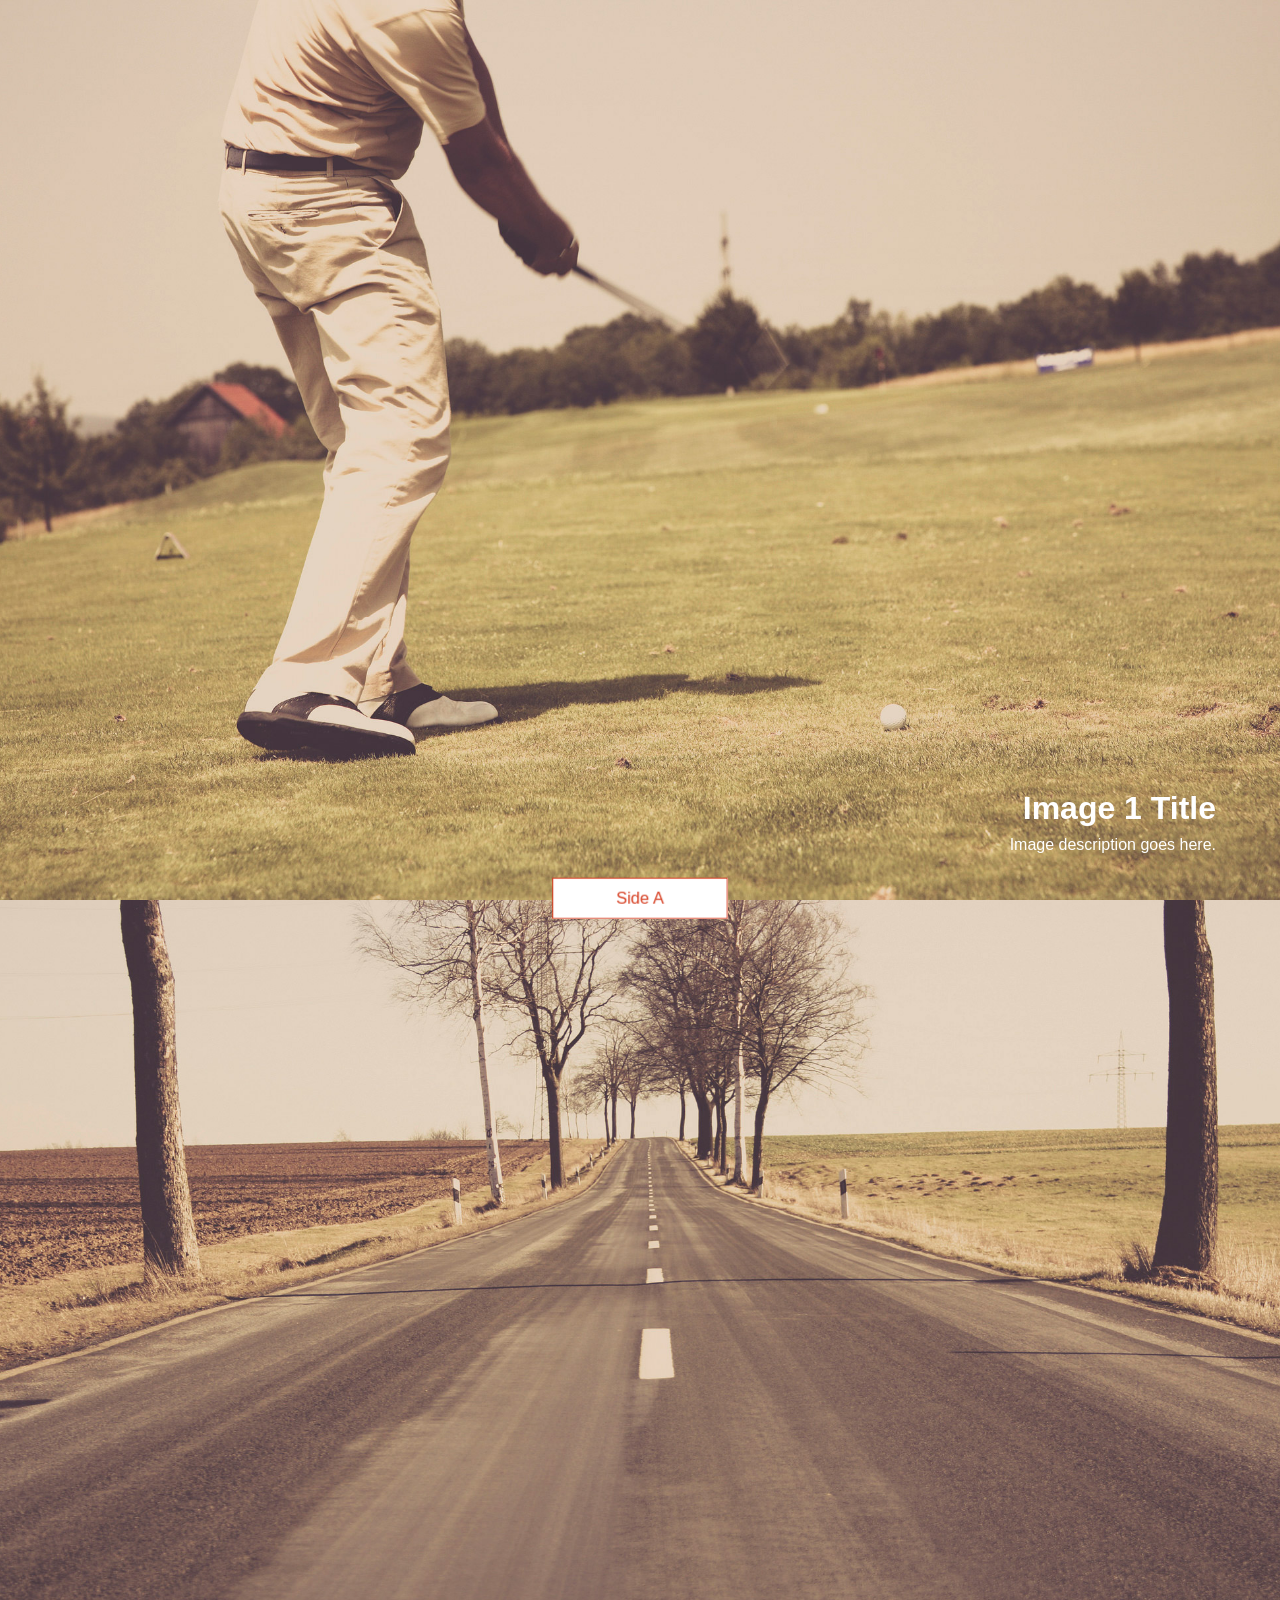
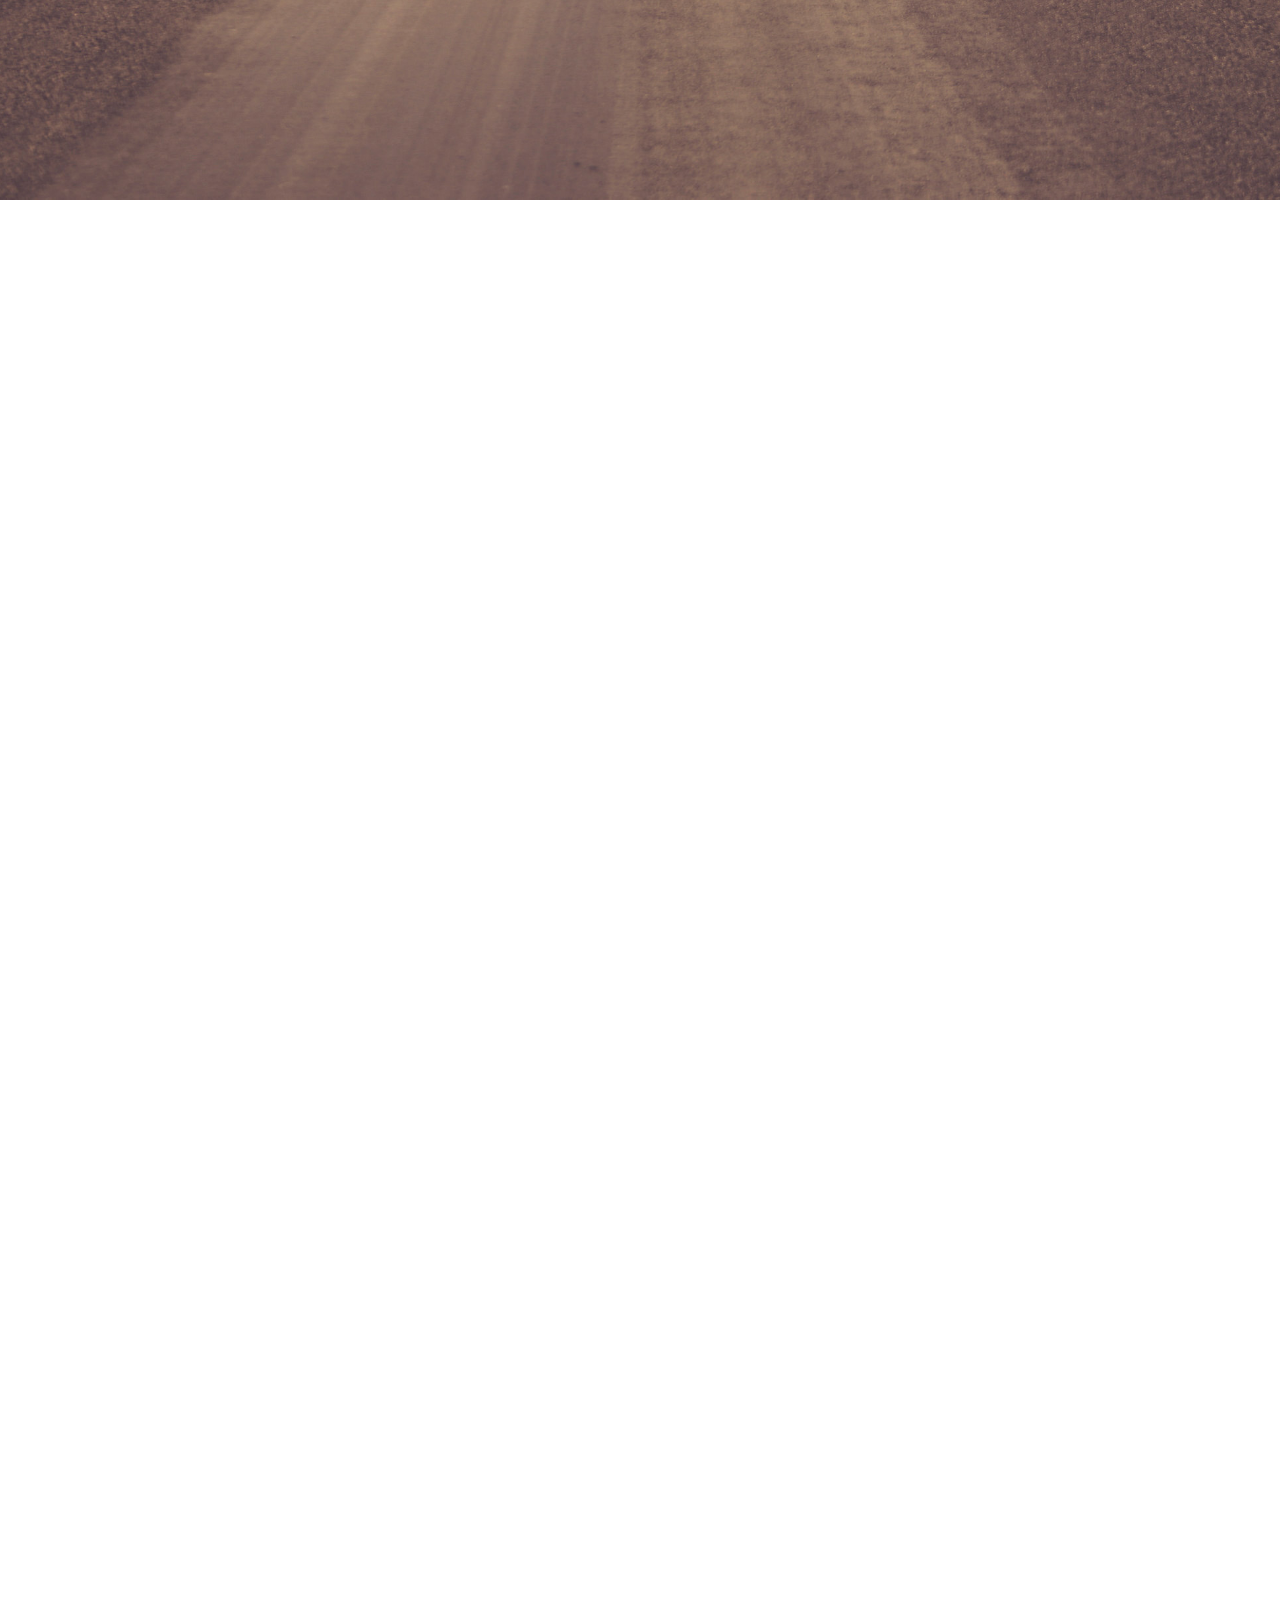
==== index.html @ 045e53e1 "web code added" ====
<!DOCTYPE html>
<!--[if lt IE 7]>      <html class="no-js lt-ie9 lt-ie8 lt-ie7"> <![endif]-->
<!--[if IE 7]>         <html class="no-js lt-ie9 lt-ie8"> <![endif]-->
<!--[if IE 8]>         <html class="no-js lt-ie9"> <![endif]-->
<!--[if gt IE 8]><!--> <html class="no-js"> <!--<![endif]-->
    <head>
        <meta charset="utf-8">
        <meta http-equiv="X-UA-Compatible" content="IE=edge,chrome=1">
        <title>Voyage of the Moon</title>
        <meta name="description" content="Learn how to create a fullscreen slideshow for your scrolling website.">
        
        <link rel="author" href="Vyom Sharma"/>

        <!--iOS -->
        <meta name="viewport" content="width=device-width, initial-scale=1.0">
        
        <!-- Place favicon.ico and apple-touch-icon.png in the root directory -->

        <link rel="stylesheet" href="css/normalize.css">
        <link rel="stylesheet" href="css/main.css">
        <script src="js/vendor/modernizr-2.6.2.min.js"></script>

    </head>
    <body>

        <!--[if lt IE 7]>
            <p class="chromeframe">You are using an <strong>outdated</strong> browser. Please <a href="http://browsehappy.com/">upgrade your browser</a> or <a href="http://www.google.com/chromeframe/?redirect=true">activate Google Chrome Frame</a> to improve your experience.</p>
        <![endif]-->

					
		<div id="page-content">
            
            <div id="slides-container">
                <div id="slides"
                    data-0="transform:translate(0%,0%);"
                    data-150p="transform:translate(0%,-50%);"
                    data-200p=""
                    data-300p="transform:translate(-50%,-50%);"
                    data-350p=""
                    data-450p="transform:translate(-50%,0%);"
                >
                    <div id="slide-1" class="slide">
                        <div class="caption"
                            data-40p="opacity: 1; transform:translate(0px,0px);"
                            data-70p="opacity: 0; transform:translate(0px,-100%);"
                            data-anchor-target="#helper"
                        >
                            <h1>Image 1 Title</h1>
                            <p>Image description goes here.</p>
                        </div>
                    </div>
                    <div id="slide-2" class="slide">
                        <div class="caption"
                            data-130p="opacity: 0; transform:translate(0px,-200%);"
                            data-180p="opacity: 1; transform:translate(0px,0px);"
                            data-250p=""
                            data-280p="opacity: 0; transform:translate(-100px,0px);"
                            data-anchor-target="#helper"
                        >
                           
                            <h1>Image 2 Title</h1>
                            <p>Image description goes here.</p>
                        </div>
                        <!--button-code-->
                           <div id="perspective">

        <div class="myBox"
            data--20p-bottom="transform: rotateX(-90deg)"
            data--50p-bottom="transform: rotateX(0deg)"
        >
            <div class="myBoxB">
              <span> Side A</span>
            </div> 
         Side B
         </div>
        </div>
                           <!--button ends-->
                    </div>
                    
                    
                    <div id="slide-3" class="slide">
                        <div class="caption"
                            data-250p="opacity: 0; transform:translate(300px,0px);"
                            data-300p="opacity: 1; transform:translate(0px,0px);"
                            data-anchor-target="#helper"
                        >
                            <h1>Image 3 Title</h1>
                            <p>Image description goes here.</p>
                        </div>
                    </div>
                    
                    
                    <div id="slide-4" class="slide">
                        <div class="caption"
                            data-430p="opacity: 0;"
                            data-450p="opacity: 1;"
                            data-anchor-target="#helper"
                        >
                            <h1>Image 4 Title</h1>
                            <p>Image description goes here.</p>
                        </div>
                        
                        <!--button-code-->
                           <div id="perspective">

        <div class="myBox"
            data--20p-bottom="transform: rotateX(-90deg)"
            data--50p-bottom="transform: rotateX(0deg)"
        >
            <div class="myBoxB">
              <span> Side A</span>
            </div> 
         Side B
         </div>
        </div>
                           <!--button ends-->
                    </div>
                </div>
            </div>

            <div id="helper">
                <div class="marker red"></div>
                <div class="marker green"></div>
                <div class="marker blue"></div>
                <div class="marker yellow"></div>
            </div>





		</div>
        
        <script src="js/skrollr.min.js"></script>
        <script type="text/javascript">
            var s = skrollr.init();
        </script>
        

    </body>
</html>
---- css/main.css ----
/* ==========================================================================
   Chrome Frame prompt
   ========================================================================== */

.chromeframe {
    margin: 0.2em 0;
    background: #ccc;
    color: #000;
    padding: 0.2em 0;
}

/* ==========================================================================
   Author's custom styles
   ========================================================================== */

html, body {
    width:100%;
    height:100%;
}

.caption {
    position: absolute;
    bottom: 5%;
    right: 5%;
    text-align: right;
    color: #fff;
}
p, h1 { margin: 0; }
h1 { margin-bottom: 0.2em; }
p { line-height: 1.333em; }
 
/* full width/height container */
#slides-container {
    width: 100%;
    height: 100%;
    overflow: hidden;
}
 
/* double the height/width of a viewport */
#slides {
    width: 200%;
    height: 200%;
    position: fixed;
    top: 0;
    left: 0;
}
.slide {
    position:absolute;
    top:0;
    left:0;
    width:50%;
    height:50%;
}
#slide-1 {
    background: url('../img/bcg_slide-1.jpg') no-repeat center center;
    background-size: cover;
}
#slide-2 {
    background: url('../img/bcg_slide-2.jpg') no-repeat center center;
    background-size: cover;
    -webkit-transform: translate(0,100%);
    -ms-transform: translate(0,100%);
    transform: translate(0,100%);
}
#slide-3 {
    background: url('../img/bcg_slide-3.jpg') no-repeat center center;
    background-size: cover;
    -webkit-transform: translate(100%,100%);
    -ms-transform: translate(100%,100%);
    transform: translate(100%,100%);
}
#slide-3 .caption {
    left: 5%;
    right: auto;
    color: #47373f;
}
#slide-4 {
    background: url('../img/bcg_slide-4.jpg') no-repeat center center;
    background-size: cover;
    -webkit-transform: translate(100%,0%);
    -ms-transform: translate(100%,0%);
    transform: translate(100%,0%);
}
#slide-4 .caption {
    right: auto;
    left: 5%;
    top: 5%;
    bottom: auto;
    color: #47373f;
}

#helper {
    position:absolute;
    left:0;
    top: 0;
    height:600%;
    width: 0;
}
.marker {
    height: 25%;
    width: 100%;
}
.red {
    background-color: red;
}
.green {
    background-color: green;
}
.blue {
    background-color: blue;
}
.yellow {
    background-color: yellow;
}


/*button css*/
body{
    padding-top: 100vh;
    height: 4000px;
}
#page-content{
    text-align: center;
}
.myBox{
    width: 170px;
    margin: 0 auto;
    color: #fff;
    position: relative;
    padding: 10px 0;
    background-color: #d73f22;
    transform: rotateX(-90deg);
    transform-style: preserve-3d;
    backface-visibility: hidden;
}
.myBoxB{
    width: 170px;
    position: absolute;
    top: 0;
    left: 0;
    transform-origin: center top;
    transform: rotateX(-90deg);

}
.myBoxB span{
    display: block;
    padding: 10px 0;
    background-color: #fff;
    border: 1px #d73f22 solid;
    color: #d73f22;
    transform: rotateX(-180deg);
}

#perspective{
    perspective: 600px;
}

/*button code ends*/
/* ==========================================================================
   Helper classes
   ========================================================================== */

/*
 * Image replacement
 */

.ir {
    background-color: transparent;
    border: 0;
    overflow: hidden;
    /* IE 6/7 fallback */
    *text-indent: -9999px;
}

.ir:before {
    content: "";
    display: block;
    width: 0;
    height: 150%;
}

/*
 * Hide from both screenreaders and browsers: h5bp.com/u
 */

.hidden {
    display: none !important;
    visibility: hidden;
}

/*
 * Hide only visually, but have it available for screenreaders: h5bp.com/v
 */

.visuallyhidden {
    border: 0;
    clip: rect(0 0 0 0);
    height: 1px;
    margin: -1px;
    overflow: hidden;
    padding: 0;
    position: absolute;
    width: 1px;
}

/*
 * Extends the .visuallyhidden class to allow the element to be focusable
 * when navigated to via the keyboard: h5bp.com/p
 */

.visuallyhidden.focusable:active,
.visuallyhidden.focusable:focus {
    clip: auto;
    height: auto;
    margin: 0;
    overflow: visible;
    position: static;
    width: auto;
}

/*
 * Hide visually and from screenreaders, but maintain layout
 */

.invisible {
    visibility: hidden;
}

/*
 * Clearfix: contain floats
 *
 * For modern browsers
 * 1. The space content is one way to avoid an Opera bug when the
 *    `contenteditable` attribute is included anywhere else in the document.
 *    Otherwise it causes space to appear at the top and bottom of elements
 *    that receive the `clearfix` class.
 * 2. The use of `table` rather than `block` is only necessary if using
 *    `:before` to contain the top-margins of child elements.
 */

.clearfix:before,
.clearfix:after {
    content: " "; /* 1 */
    display: table; /* 2 */
}

.clearfix:after {
    clear: both;
}

/*
 * For IE 6/7 only
 * Include this rule to trigger hasLayout and contain floats.
 */

.clearfix {
    *zoom: 1;
}

/* ==========================================================================
   EXAMPLE Media Queries for Responsive Design.
   These examples override the primary ('mobile first') styles.
   Modify as content requires.
   ========================================================================== */

@media only screen and (min-width: 35em) {
    /* Style adjustments for viewports that meet the condition */
    
    /* =Caption style */
    .caption {
        text-align: right;
    }
    #slide-3 .caption,
    #slide-4 .caption {
        text-align: left;
    }
}

@media print,
       (-o-min-device-pixel-ratio: 5/4),
       (-webkit-min-device-pixel-ratio: 1.25),
       (min-resolution: 120dpi) {
    /* Style adjustments for high resolution devices */
}

/* ==========================================================================
   Print styles.
   Inlined to avoid required HTTP connection: h5bp.com/r
   ========================================================================== */

@media print {
    * {
        background: transparent !important;
        color: #000 !important; /* Black prints faster: h5bp.com/s */
        box-shadow: none !important;
        text-shadow: none !important;
    }

    a,
    a:visited {
        text-decoration: underline;
    }

    a[href]:after {
        content: " (" attr(href) ")";
    }

    abbr[title]:after {
        content: " (" attr(title) ")";
    }

    /*
     * Don't show links for images, or javascript/internal links
     */

    .ir a:after,
    a[href^="javascript:"]:after,
    a[href^="#"]:after {
        content: "";
    }

    pre,
    blockquote {
        border: 1px solid #999;
        page-break-inside: avoid;
    }

    thead {
        display: table-header-group; /* h5bp.com/t */
    }

    tr,
    img {
        page-break-inside: avoid;
    }

    img {
        max-width: 100% !important;
    }

    @page {
        margin: 0.5cm;
    }

    p,
    h2,
    h3 {
        orphans: 3;
        widows: 3;
    }

    h2,
    h3 {
        page-break-after: avoid;
    }
}

/* 
	Ok so you have made it this far, that means you are very keen to on my code. 

*/
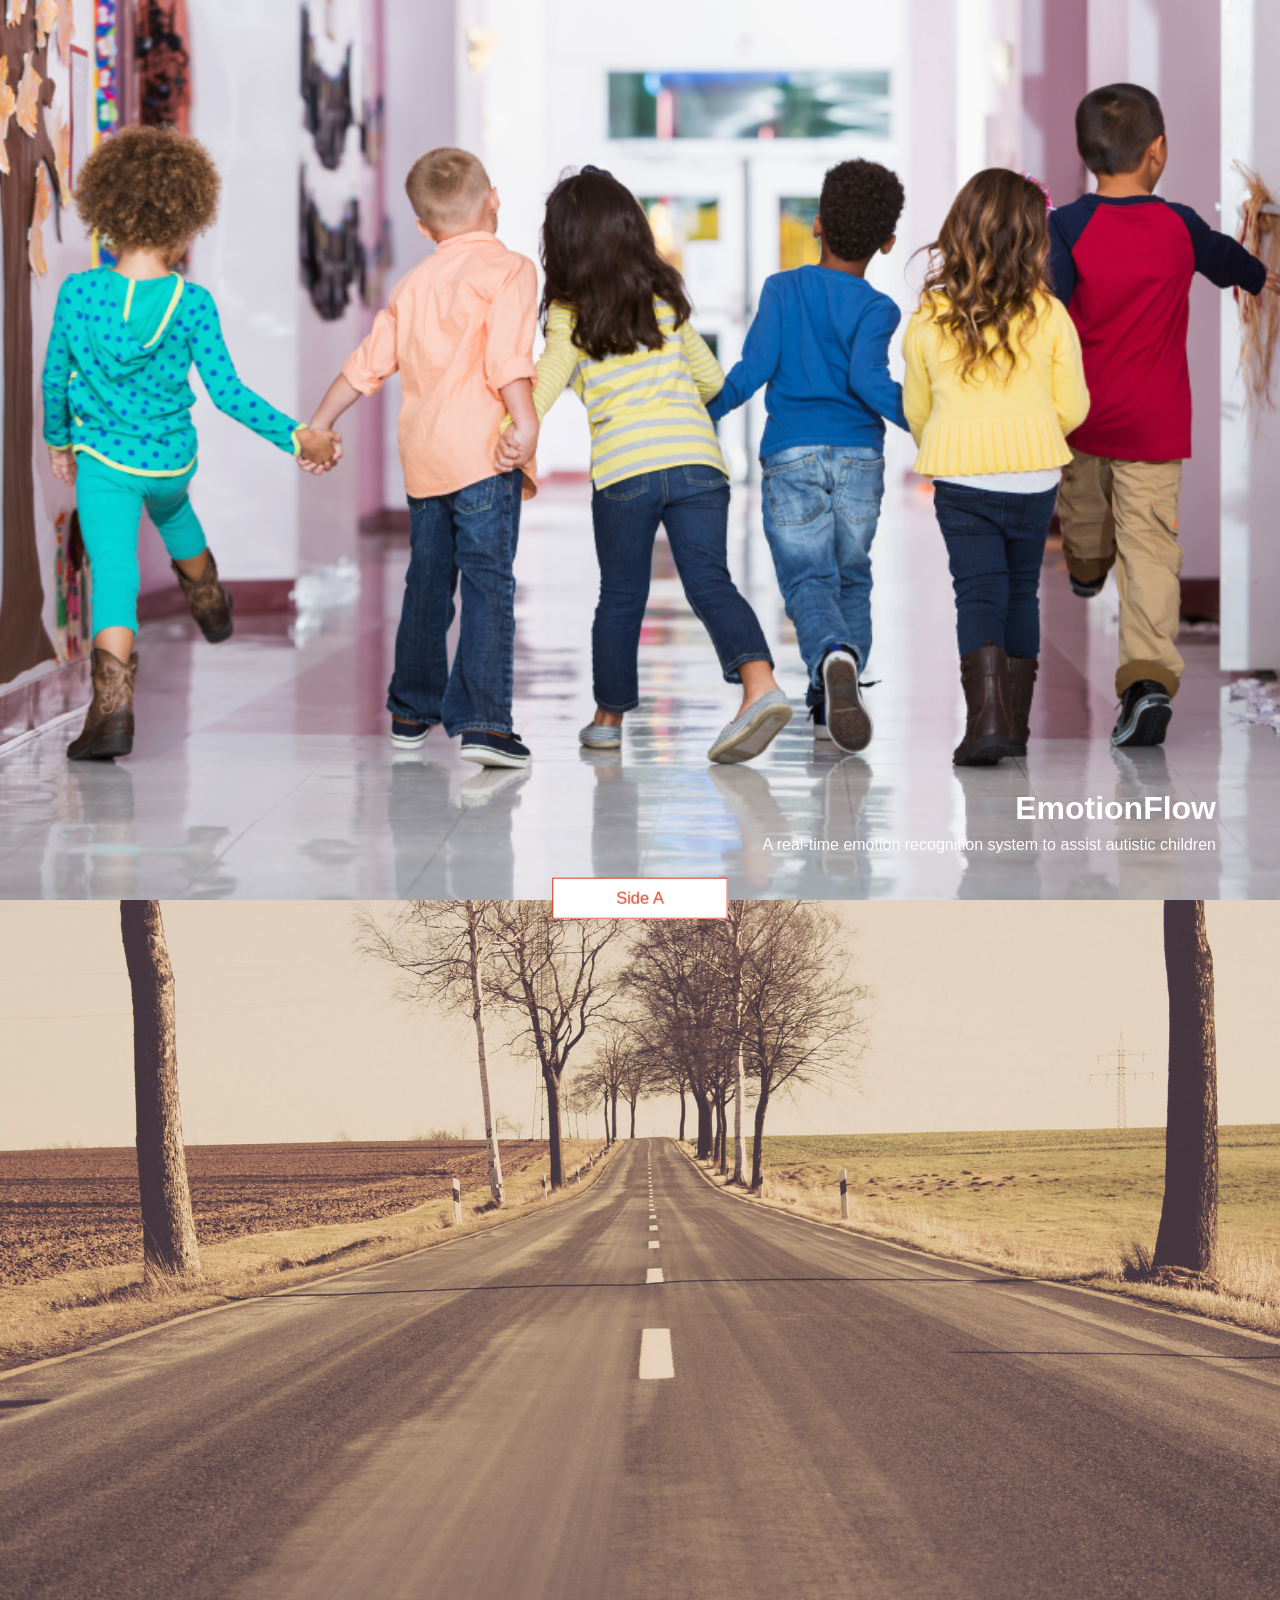
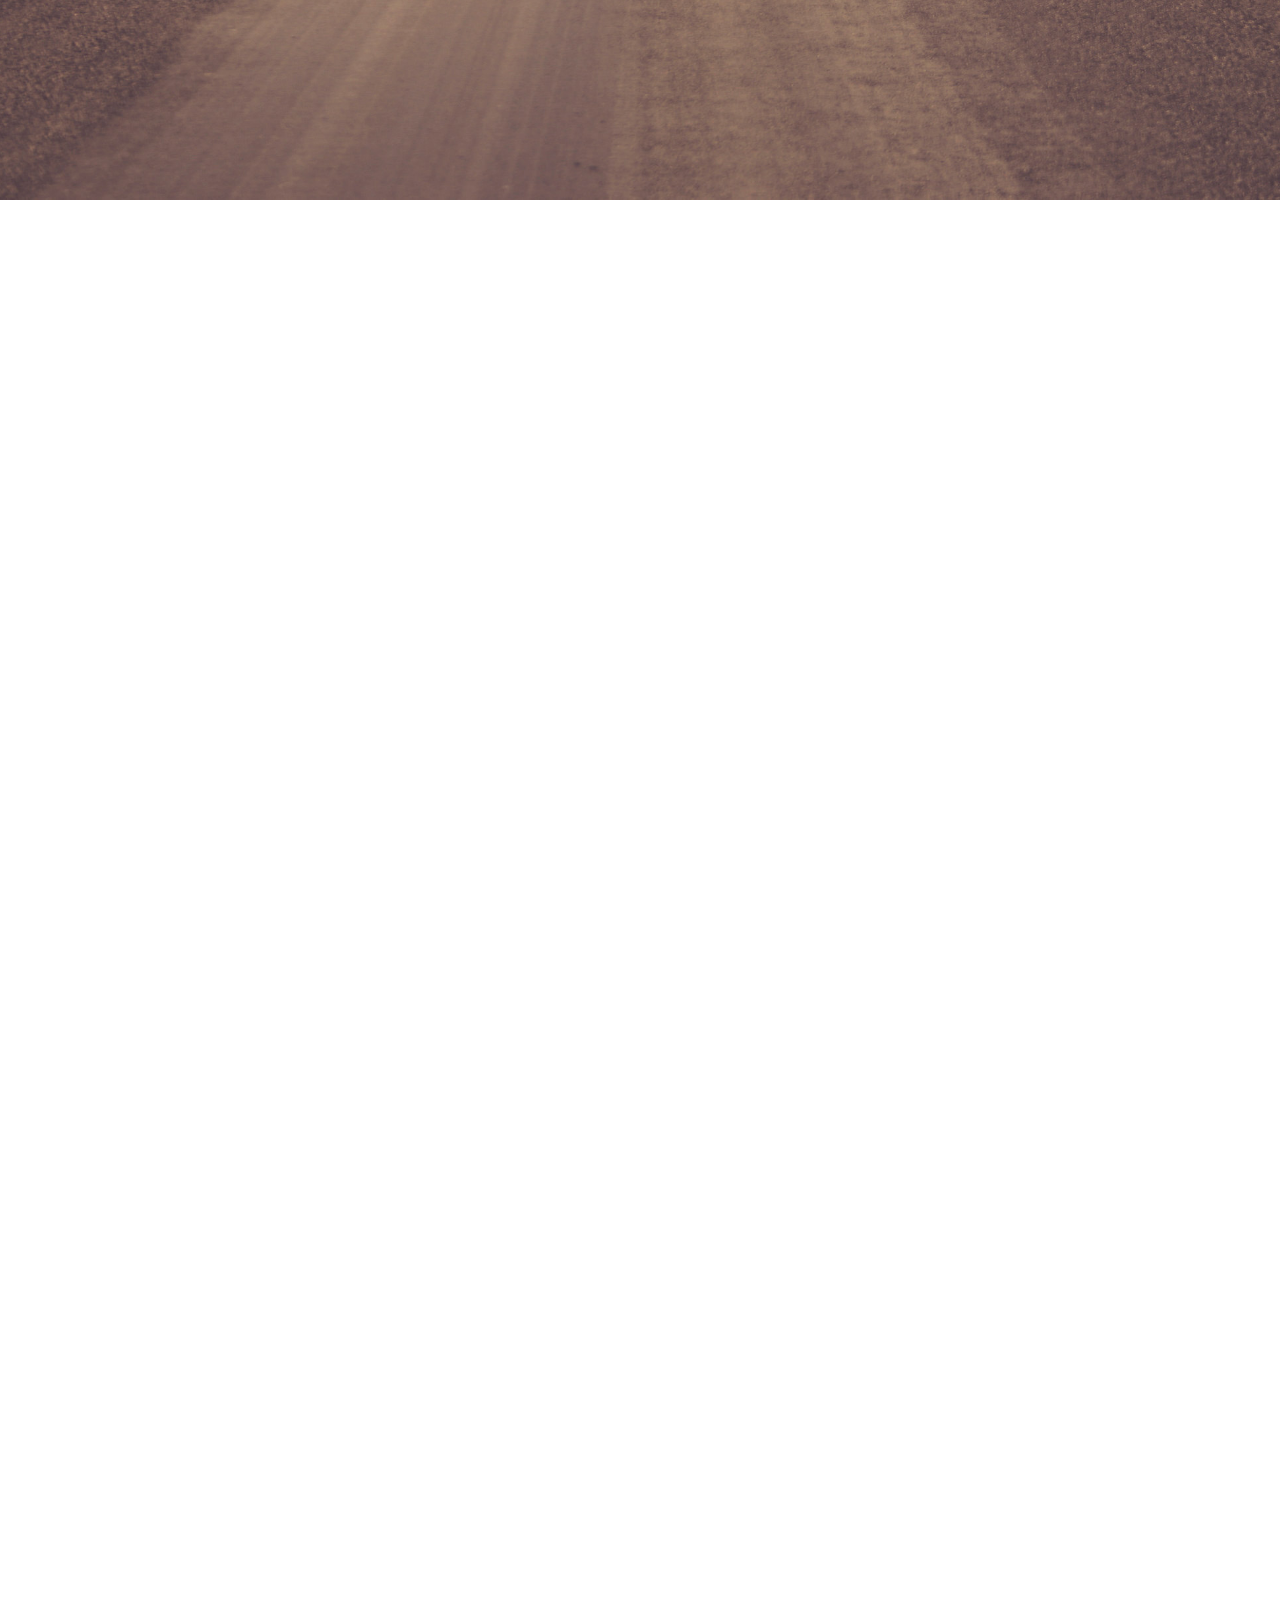
==== commit 59db28fc: "basic changes" ====
--- a/index.html
+++ b/index.html
@@ -6,8 +6,8 @@
     <head>
         <meta charset="utf-8">
         <meta http-equiv="X-UA-Compatible" content="IE=edge,chrome=1">
-        <title>Voyage of the Moon</title>
-        <meta name="description" content="Learn how to create a fullscreen slideshow for your scrolling website.">
+        <title>EmotionFlow</title>
+        <meta name="description" content="realtime emotion detection">
         
         <link rel="author" href="Vyom Sharma"/>
 
@@ -45,8 +45,8 @@
                             data-70p="opacity: 0; transform:translate(0px,-100%);"
                             data-anchor-target="#helper"
                         >
-                            <h1>Image 1 Title</h1>
-                            <p>Image description goes here.</p>
+                            <h1>EmotionFlow</h1>
+                            <p>A real-time emotion recognition system to assist autistic children</p>
                         </div>
                     </div>
                     <div id="slide-2" class="slide">
@@ -58,8 +58,8 @@
                             data-anchor-target="#helper"
                         >
                            
-                            <h1>Image 2 Title</h1>
-                            <p>Image description goes here.</p>
+                            <h1>Autism Spectrum Disorder -ASD</h1>
+                            <p></p>
                         </div>
                         <!--button-code-->
                            <div id="perspective">
@@ -84,7 +84,7 @@
                             data-300p="opacity: 1; transform:translate(0px,0px);"
                             data-anchor-target="#helper"
                         >
-                            <h1>Image 3 Title</h1>
+                            <h1></h1>
                             <p>Image description goes here.</p>
                         </div>
                     </div>
@@ -96,8 +96,8 @@
                             data-450p="opacity: 1;"
                             data-anchor-target="#helper"
                         >
-                            <h1>Image 4 Title</h1>
-                            <p>Image description goes here.</p>
+                            <h1>View Project</h1>
+                            <p><a href="https://github.com/vyomshm/TenseEmotion">Github</a></p>
                         </div>
                         
                         <!--button-code-->
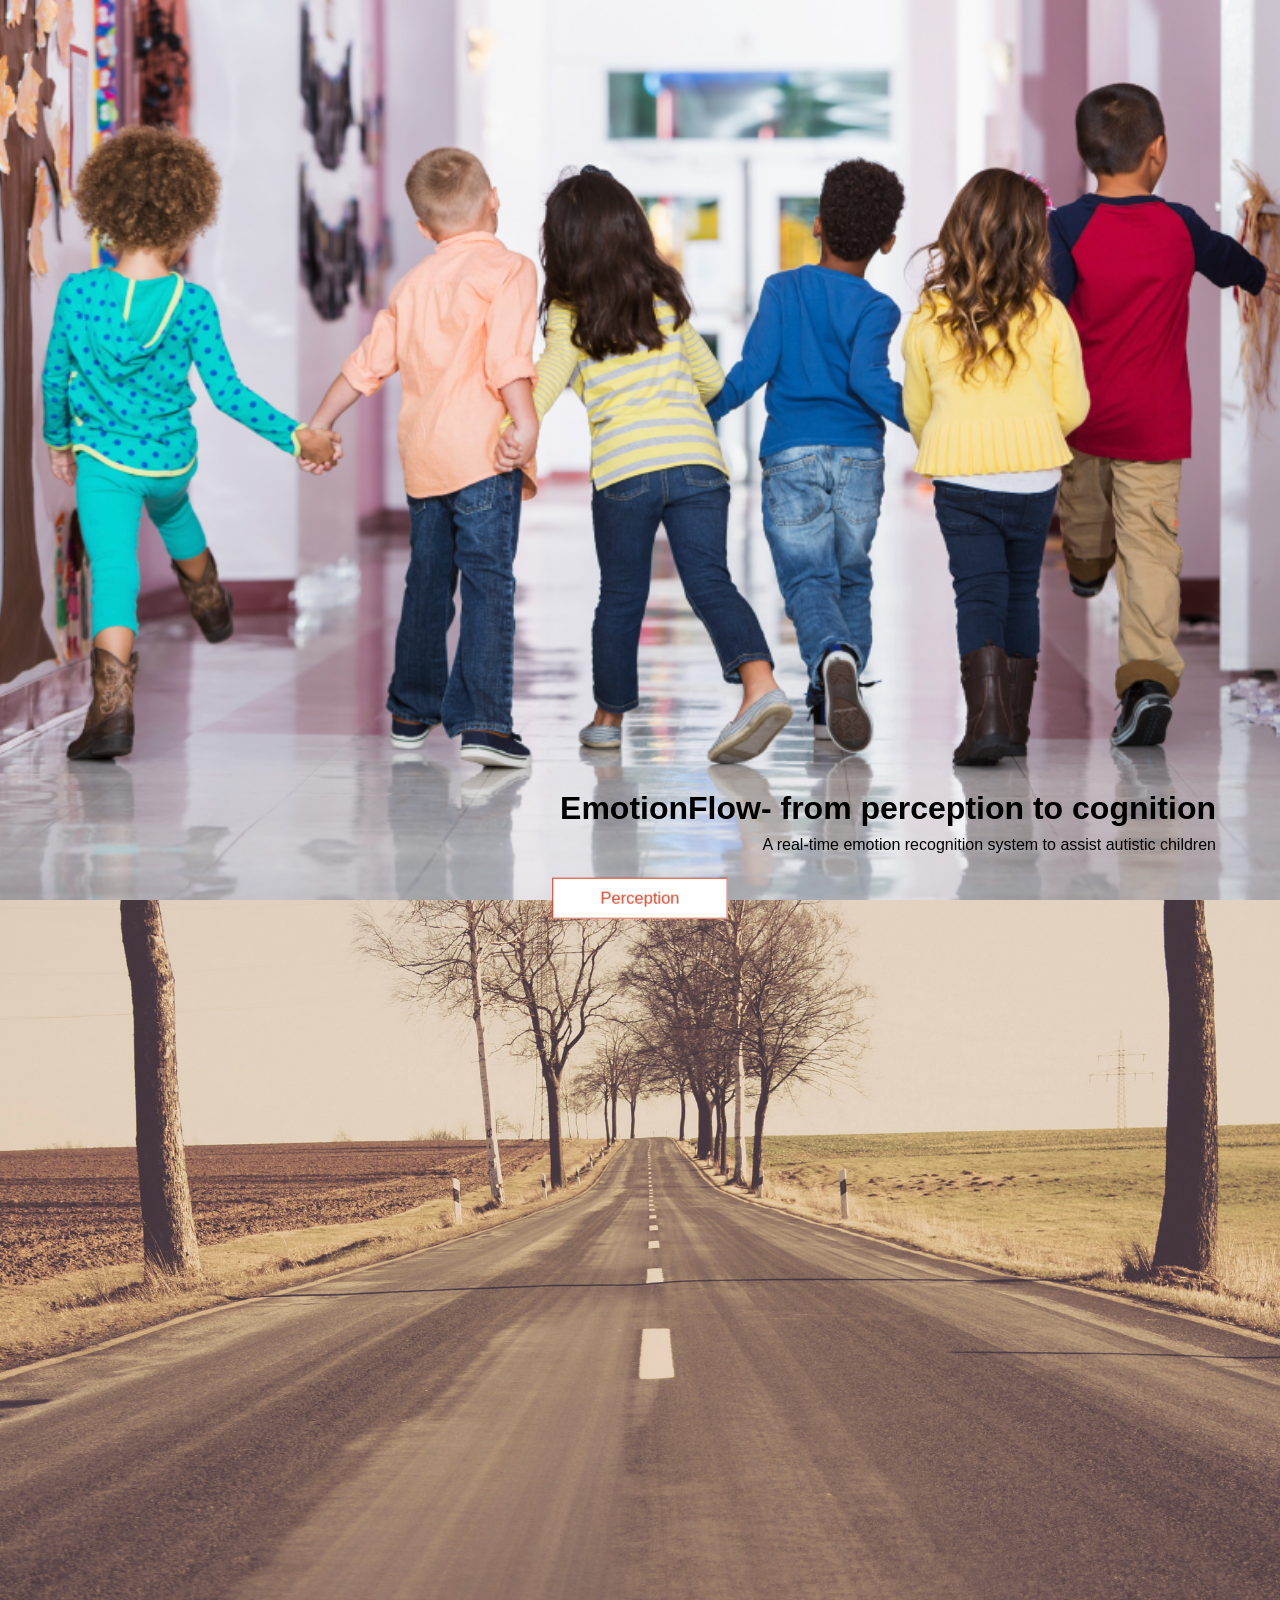
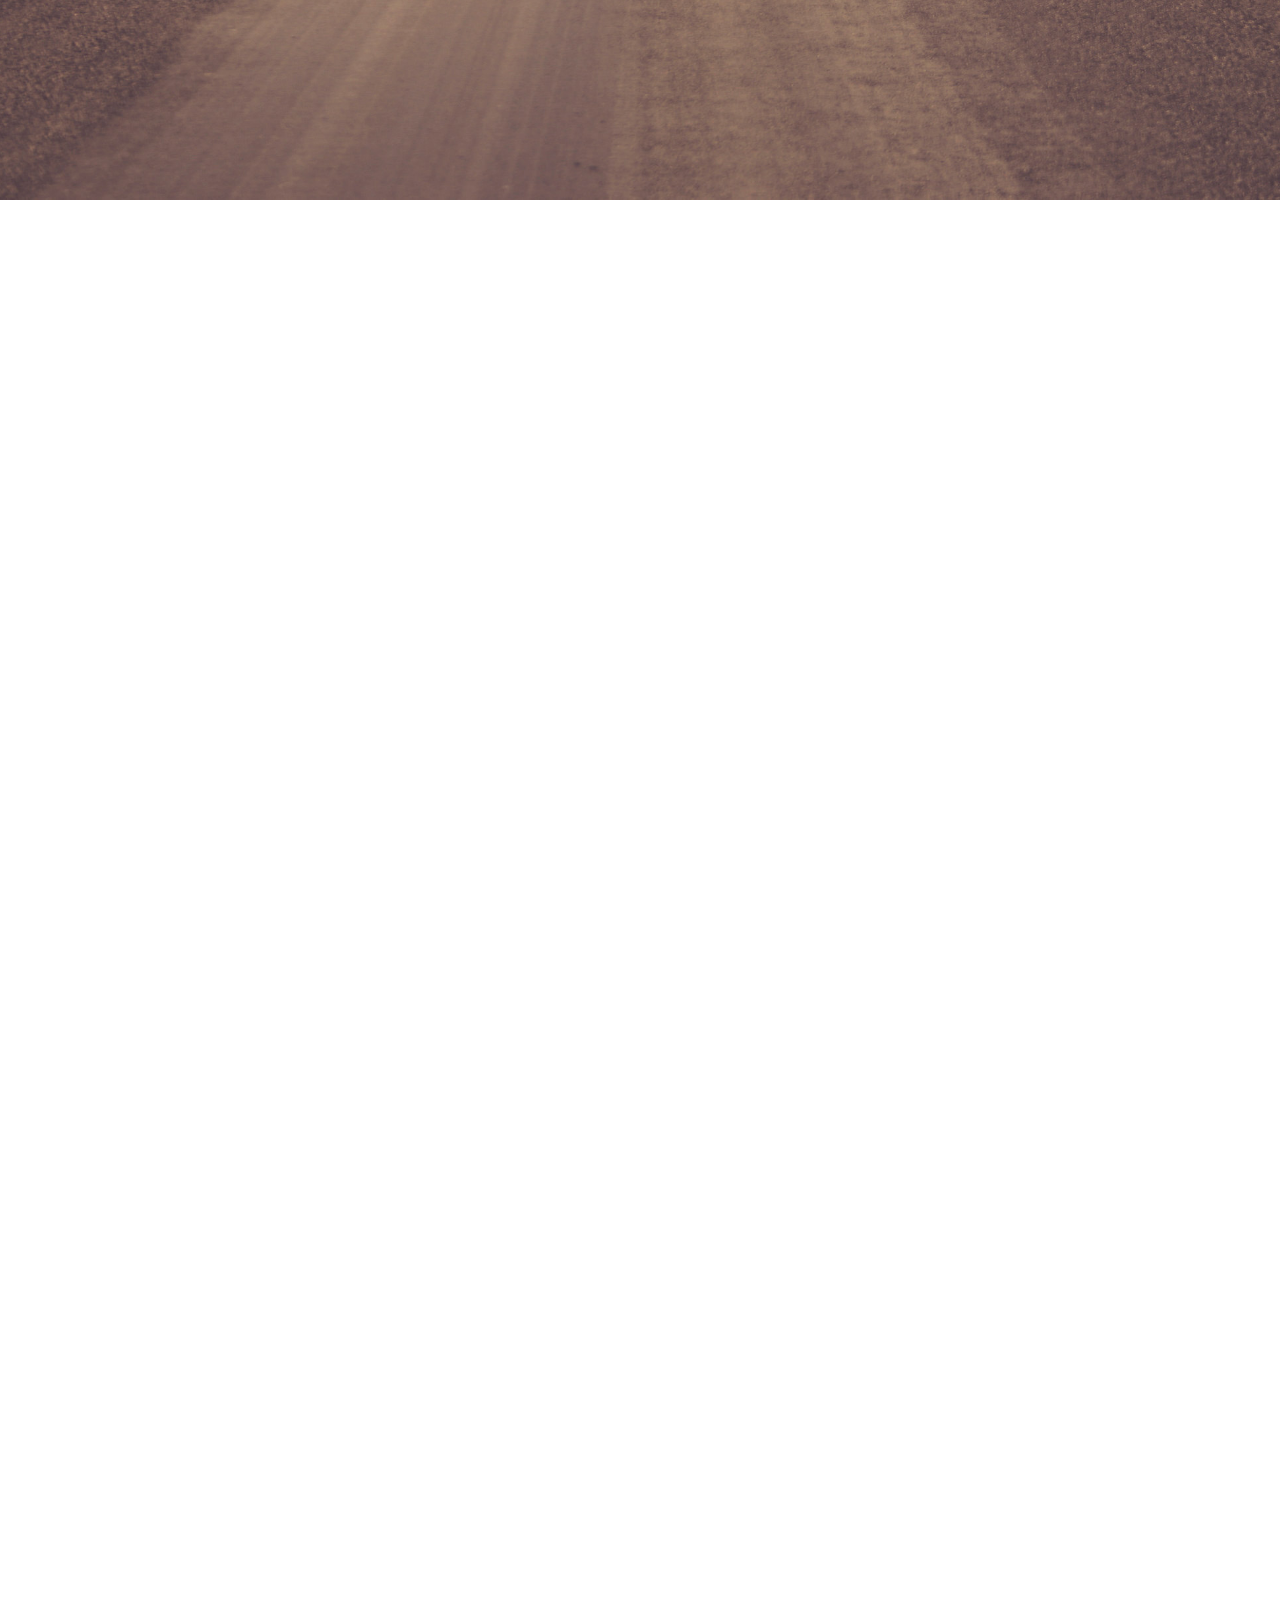
==== commit 0281d3e1: "caption color changed, backgrd added" ====
--- a/index.html
+++ b/index.html
@@ -45,7 +45,7 @@
                             data-70p="opacity: 0; transform:translate(0px,-100%);"
                             data-anchor-target="#helper"
                         >
-                            <h1>EmotionFlow</h1>
+                            <h1>EmotionFlow- from perception to cognition</h1>
                             <p>A real-time emotion recognition system to assist autistic children</p>
                         </div>
                     </div>
@@ -59,7 +59,7 @@
                         >
                            
                             <h1>Autism Spectrum Disorder -ASD</h1>
-                            <p></p>
+                            <p>Currently, many autistic children learn to read facial expressions by working with therapists who use flashcards with faces expressing different emotions. We hope this technology can provide a convenient, affordable therapy that families can do at home.</p>
                         </div>
                         <!--button-code-->
                            <div id="perspective">
@@ -69,9 +69,9 @@
             data--50p-bottom="transform: rotateX(0deg)"
         >
             <div class="myBoxB">
-              <span> Side A</span>
+              <span> Perception</span>
             </div> 
-         Side B
+         Cognition
          </div>
         </div>
                            <!--button ends-->
@@ -84,8 +84,8 @@
                             data-300p="opacity: 1; transform:translate(0px,0px);"
                             data-anchor-target="#helper"
                         >
-                            <h1></h1>
-                            <p>Image description goes here.</p>
+                            <h1>Economics</h1>
+                            <p>Autism services cost U.S. citizens $236-262 billion annually. Out of this $61-66 billion accounts for the children. Children and adolescents with ASD had average medical expenditures that exceeded those without ASD by $4,110–$6,200 per year. In addition to medical costs, intensive behavioral interventions for children with ASD cost $40,000 to $60,000 per child per year.</p>
                         </div>
                     </div>
                     
@@ -96,8 +96,8 @@
                             data-450p="opacity: 1;"
                             data-anchor-target="#helper"
                         >
-                            <h1>View Project</h1>
-                            <p><a href="https://github.com/vyomshm/TenseEmotion">Github</a></p>
+                            <h1>CODE</h1>
+                            <p><a href="https://github.com/vyomshm/TenseEmotion">View Project Source:Github- details to run the demo is in the readme file.</a></p>
                         </div>
                         
                         <!--button-code-->
--- a/css/main.css
+++ b/css/main.css
@@ -24,7 +24,7 @@
     bottom: 5%;
     right: 5%;
     text-align: right;
-    color: #fff;
+    color: #000000;
 }
 p, h1 { margin: 0; }
 h1 { margin-bottom: 0.2em; }
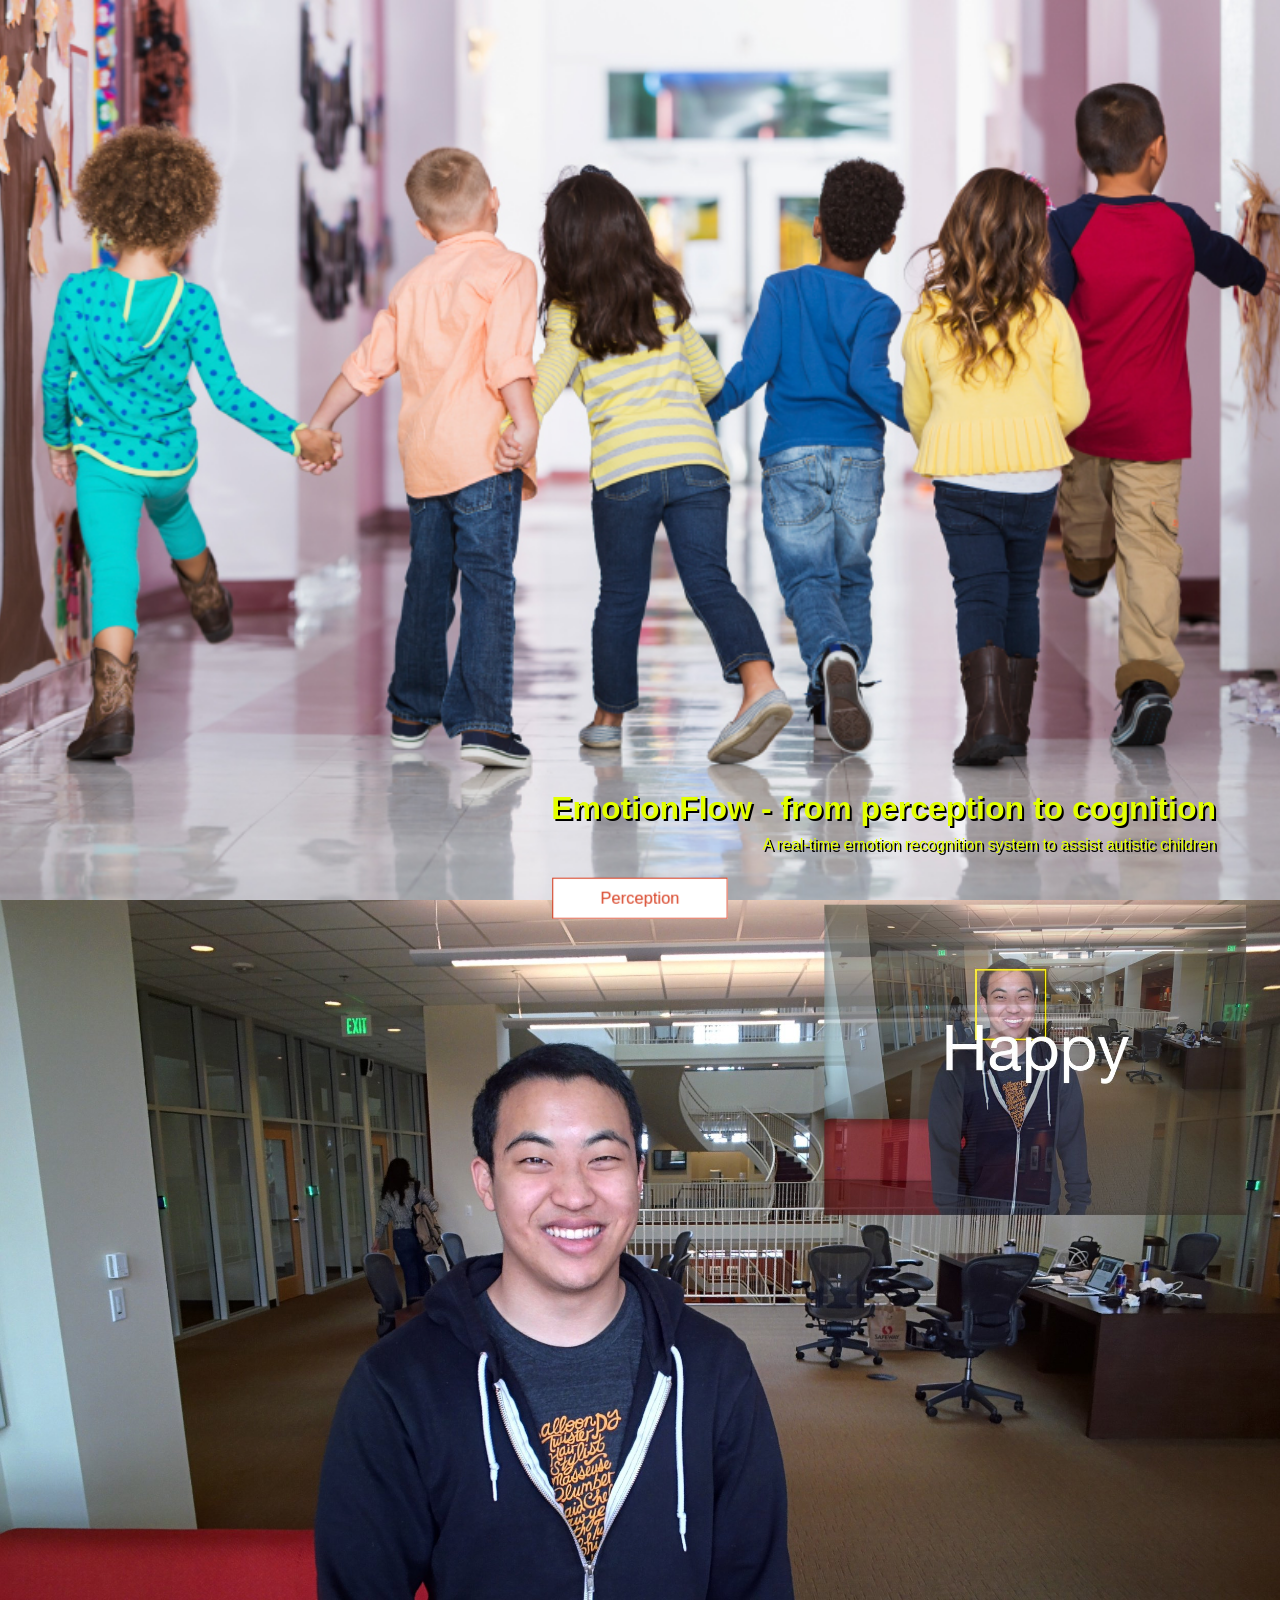
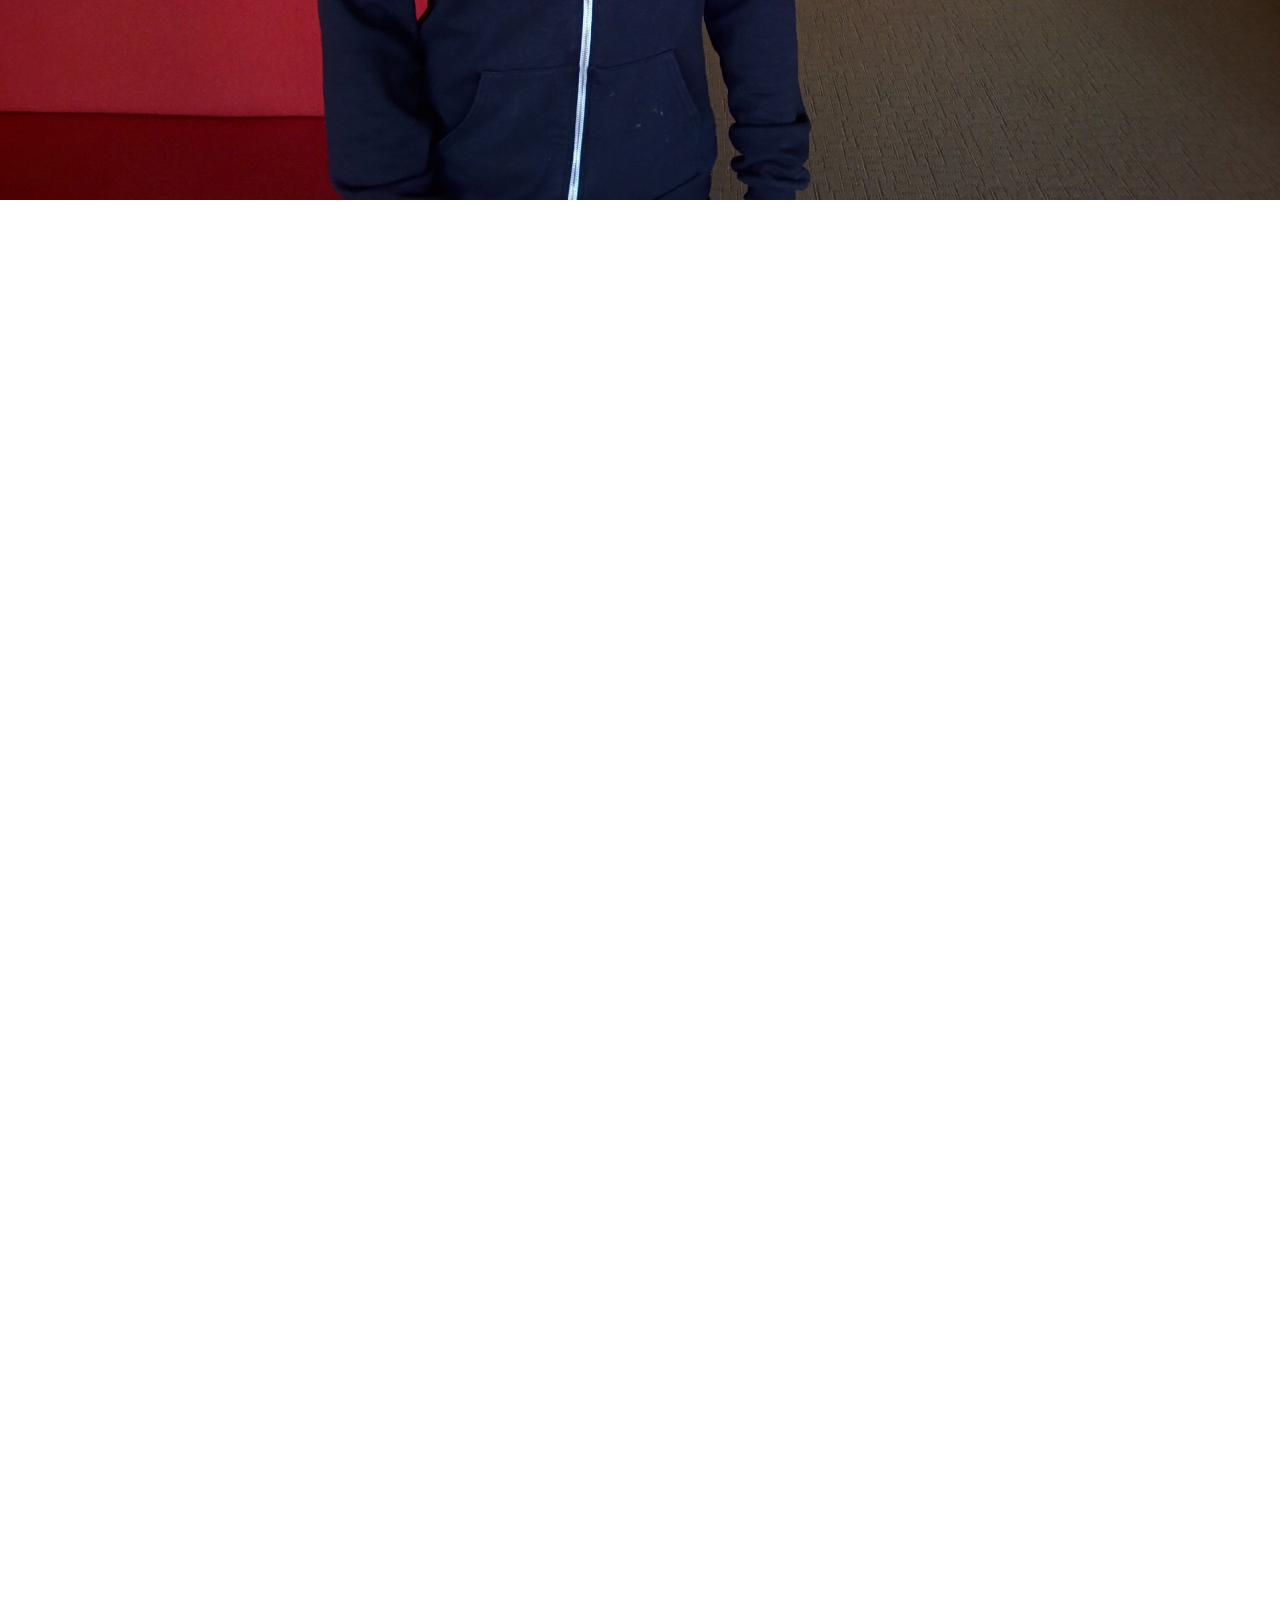
==== commit f64365da: "almost ready" ====
--- a/index.html
+++ b/index.html
@@ -45,8 +45,8 @@
                             data-70p="opacity: 0; transform:translate(0px,-100%);"
                             data-anchor-target="#helper"
                         >
-                            <h1>EmotionFlow- from perception to cognition</h1>
-                            <p>A real-time emotion recognition system to assist autistic children</p>
+                            <h1 class='head1'>EmotionFlow - from perception to cognition</h1>
+                            <p class='headp1'>A real-time emotion recognition system to assist autistic children</p>
                         </div>
                     </div>
                     <div id="slide-2" class="slide">
@@ -101,20 +101,7 @@
                         </div>
                         
                         <!--button-code-->
-                           <div id="perspective">
-
-        <div class="myBox"
-            data--20p-bottom="transform: rotateX(-90deg)"
-            data--50p-bottom="transform: rotateX(0deg)"
-        >
-            <div class="myBoxB">
-              <span> Side A</span>
-            </div> 
-         Side B
-         </div>
-        </div>
-                           <!--button ends-->
-                    </div>
+                           
                 </div>
             </div>
 
--- a/css/main.css
+++ b/css/main.css
@@ -24,7 +24,12 @@
     bottom: 5%;
     right: 5%;
     text-align: right;
-    color: #000000;
+    color: #fff;
+    text-shadow: 2px 2px #000000
+}
+.caption .head1,.headp1{
+    color: #e3ff00;
+    text-shadow: 2px 2px #000000;
 }
 p, h1 { margin: 0; }
 h1 { margin-bottom: 0.2em; }
@@ -57,14 +62,14 @@
     background-size: cover;
 }
 #slide-2 {
-    background: url('../img/bcg_slide-2.jpg') no-repeat center center;
+    background: url('../img/aut2.png') no-repeat center center;
     background-size: cover;
     -webkit-transform: translate(0,100%);
     -ms-transform: translate(0,100%);
     transform: translate(0,100%);
 }
 #slide-3 {
-    background: url('../img/bcg_slide-3.jpg') no-repeat center center;
+    background: url('../img/aut.png') no-repeat center center;
     background-size: cover;
     -webkit-transform: translate(100%,100%);
     -ms-transform: translate(100%,100%);
@@ -73,7 +78,8 @@
 #slide-3 .caption {
     left: 5%;
     right: auto;
-    color: #47373f;
+    color: #fff;
+    text-shadow: 2px 2px #000000;
 }
 #slide-4 {
     background: url('../img/bcg_slide-4.jpg') no-repeat center center;
@@ -87,7 +93,7 @@
     left: 5%;
     top: 5%;
     bottom: auto;
-    color: #47373f;
+    color: #fff;
 }
 
 #helper {
